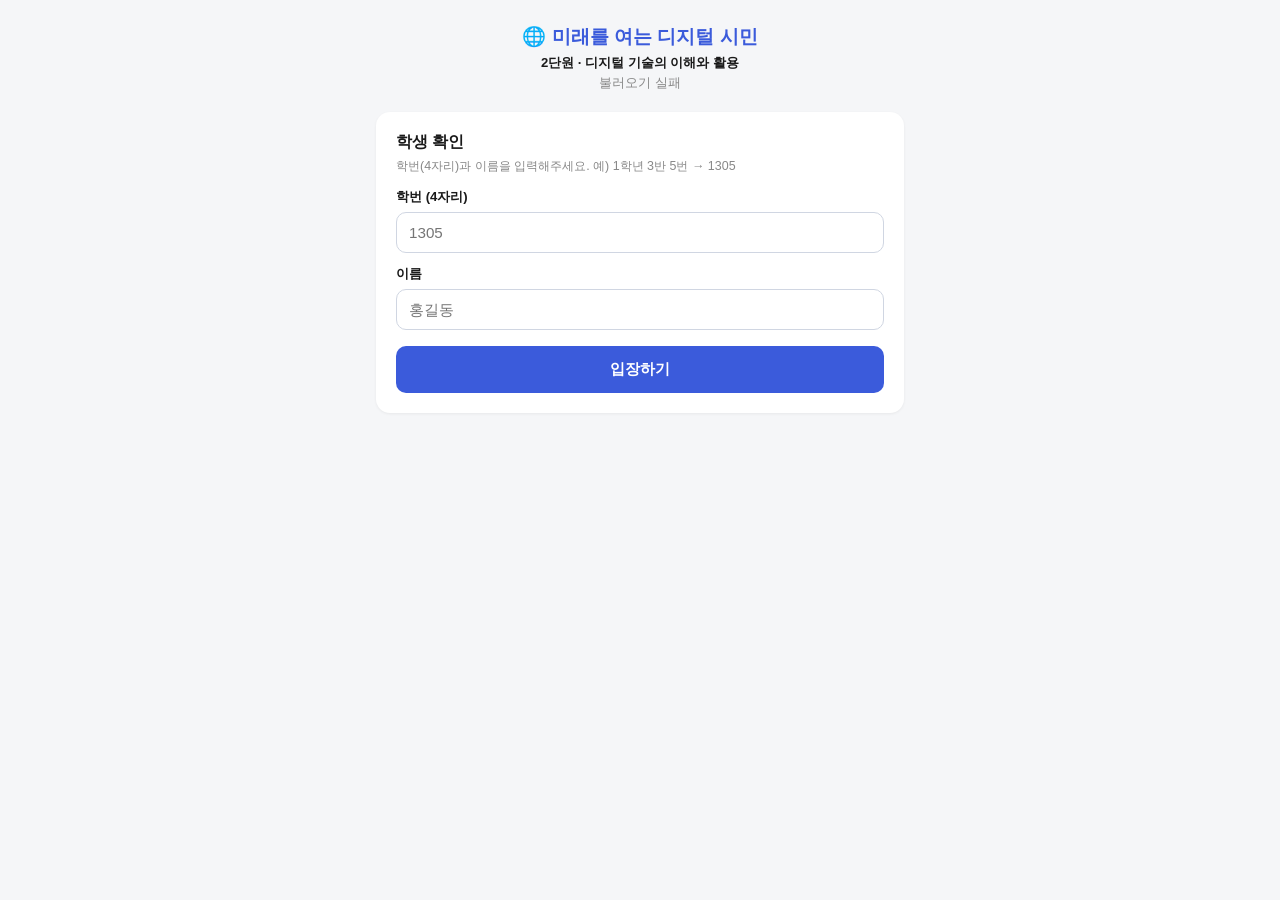
==== index.html @ 06658808 "디지털 시민 2단원 상호작용 사이트 초기 구축 Co-Authored-By: Claude Opus 5.5 <noreply@anthropic.com>" ====
<!DOCTYPE html>
<html lang="ko">
<head>
<meta charset="UTF-8">
<meta name="viewport" content="width=device-width, initial-scale=1.0">
<title>미래를 여는 디지털 시민 · 2단원</title>
<link rel="stylesheet" href="common.css">
<style>
.step { display: none; }
.step.active { display: block; }

.session-card { background: var(--surface); border-radius: 14px; margin-bottom: 12px; box-shadow: 0 1px 3px rgba(0,0,0,0.06); overflow: hidden; }
.session-head {
  display: flex; align-items: center; justify-content: space-between; gap: 10px;
  padding: 16px 18px; cursor: pointer; user-select: none;
}
.session-head h3 { margin: 0; font-size: 1rem; color: var(--text); }
.session-head .chev { color: var(--text-muted); font-size: 0.85rem; transition: transform 0.2s; }
.session-card.open .session-head .chev { transform: rotate(180deg); }
.session-body { display: none; padding: 0 18px 18px; }
.session-card.open .session-body { display: block; }
.activity-list { display: flex; flex-direction: column; gap: 8px; }
.activity-btn {
  display: block; text-align: center; padding: 11px; border-radius: 10px; background: var(--accent-soft);
  color: var(--accent); text-decoration: none; font-size: 0.88rem; font-weight: 600;
}
.activity-btn:active { opacity: 0.8; }
.empty-note { font-size: 0.82rem; color: var(--text-muted); padding: 4px 0; }
</style>
</head>
<body>

<div class="wrap">
  <div class="header">
    <h1>🌐 미래를 여는 디지털 시민</h1>
    <p style="font-weight:700;color:var(--text);margin-bottom:2px">2단원 · 디지털 기술의 이해와 활용</p>
    <p id="semLabel">불러오는 중...</p>
  </div>

  <!-- STEP 1: 로그인 -->
  <div class="step active" id="step-login">
    <div class="card">
      <h2>학생 확인</h2>
      <p class="hint">학번(4자리)과 이름을 입력해주세요. 예) 1학년 3반 5번 → 1305</p>
      <label class="field-label" for="inputId">학번 (4자리)</label>
      <input type="tel" id="inputId" maxlength="4" inputmode="numeric" placeholder="1305">
      <label class="field-label" for="inputName">이름</label>
      <input type="text" id="inputName" placeholder="홍길동">
      <div class="error-msg" id="loginError"></div>
      <button class="btn" id="loginBtn" onclick="onLogin()">입장하기</button>
    </div>
  </div>

  <!-- STEP 2: 차시 목록 -->
  <div class="step" id="step-main">
    <div class="who-banner">
      <span id="welcomeLabel"></span>
      <button onclick="onLogout()">다른 학생으로</button>
    </div>

    <div class="card" style="font-size:0.85rem;line-height:1.6"><b>💡 대단원 질문</b><br>익숙한 도구가 늘 정답일까? 디지털 기술을 이해하고 인공지능과 협력할 때, 무엇을 중심에 두어야 할까?</div>

    <div id="sessionList"></div>
    <p style="text-align:center;margin-top:24px"><a href="teacher.html" style="font-size:0.75rem;color:var(--text-muted)">교사용 현황</a></p>
  </div>
</div>

<script src="session.js"></script>
<script>
const DB_URL = 'https://gwangsu-on-default-rtdb.firebaseio.com';
const TEACHER_ID = '3000';
const TEACHER_NAME = '김병선';

// 차시별 활동 목록 — 활동이 준비되면 links 배열에 { label, href } 형태로 추가하면 된다.
// href는 같은 저장소 안의 다른 html 파일 경로(예: 'session1-1.html')를 넣으면 되고,
// 그 페이지에서 session.js의 requireSrLogin()을 호출하면 여기서 확인한 학번/이름을
// 그대로 이어받는다.
const SESSIONS = [
  { title: '1차시 · 디지털 도구, 어떻게 사용해야 할까? (pp.26~31)', links: [
    { label: '① 상황 이해하기 — 블루투스로 800MB를?', href: 'session1-1.html' },
    { label: '② 핵심 개념 탐험 + 개념 퀴즈', href: 'session1-2.html' },
    { label: '③ 활동1 · 같은 미션, 다른 선택! (도구 비교)', href: 'session1-3.html' },
  ] },
  { title: '2차시 · 인공지능과 잘 협력하려면? (pp.31~35)', links: [
    { label: '① 인공지능의 한계와 인간의 역할', href: 'session2-1.html' },
    { label: '② 활동2 · 프롬프트 실험하기', href: 'session2-2.html' },
  ] },
  { title: '3차시 · 도구를 고르는 나의 기준 (pp.36~39)', links: [
    { label: '① 무엇이 문제였을까? + 나의 원칙', href: 'session3-1.html' },
    { label: '② 디지털 도구 활용 가이드 만들기', href: 'session3-2.html' },
  ] },
  { title: '4차시 · 점검·공유·성찰 (pp.39~43)', links: [
    { label: '① 가이드 점검하고 친구 가이드 둘러보기', href: 'session4-1.html' },
    { label: '② 성찰하기 · 정리 퀴즈 · 실천 다짐', href: 'session4-2.html' },
  ] },
];

function esc(str) {
  if (!str) return '';
  return String(str).replace(/&/g,'&amp;').replace(/</g,'&lt;').replace(/>/g,'&gt;');
}

function showStep(id) {
  document.querySelectorAll('.step').forEach(s => s.classList.remove('active'));
  document.getElementById(id).classList.add('active');
}

function setLoginError(msg) {
  const el = document.getElementById('loginError');
  if (!msg) { el.classList.remove('show'); el.textContent = ''; return; }
  el.textContent = msg;
  el.classList.add('show');
}

function renderSessions() {
  const wrap = document.getElementById('sessionList');
  wrap.innerHTML = SESSIONS.map((s, i) => {
    const body = s.links.length
      ? `<div class="activity-list">${s.links.map(l => `<a class="activity-btn" href="${esc(l.href)}" target="_blank" rel="noopener">${esc(l.label)}</a>`).join('')}</div>`
      : `<div class="empty-note">아직 등록된 활동이 없습니다.</div>`;
    return `<div class="session-card" id="session-${i}">
      <div class="session-head" onclick="toggleSession(${i})">
        <h3>${esc(s.title)}</h3>
        <span class="chev">▾</span>
      </div>
      <div class="session-body">${body}</div>
    </div>`;
  }).join('');
}

window.toggleSession = function(i) {
  document.getElementById('session-' + i).classList.toggle('open');
};

async function loadCurrentConfig() {
  const res = await fetch(`${DB_URL}/config/current.json`);
  if (!res.ok) throw new Error('설정 정보를 불러오지 못했습니다.');
  const data = await res.json();
  return data || { year: new Date().getFullYear(), sem: 1 };
}

window.onLogin = async function() {
  const id = document.getElementById('inputId').value.trim();
  const name = document.getElementById('inputName').value.trim();
  setLoginError('');

  if (!/^\d{4}$/.test(id)) { setLoginError('학번은 4자리 숫자로 입력해주세요.'); return; }
  if (!name) { setLoginError('이름을 입력해주세요.'); return; }

  const btn = document.getElementById('loginBtn');
  btn.disabled = true; btn.textContent = '확인 중...';
  try {
    const cfg = await loadCurrentConfig();
    if (id === TEACHER_ID && name === TEACHER_NAME) {
      const teacher = { id, name, isTeacher: true };
      setSrStudent(teacher);
      enterMain(cfg, teacher);
      return;
    }
    const res = await fetch(`${DB_URL}/years/${cfg.year}/students/${id}.json`);
    if (!res.ok) throw new Error('학생 명단을 불러오지 못했습니다.');
    const rec = await res.json();
    if (!rec || String(rec.name).trim() !== name) {
      setLoginError('학번 또는 이름이 일치하지 않습니다. 다시 확인해주세요.');
      return;
    }
    setSrStudent({ id, name: rec.name, grade: rec.grade, ban: rec.ban, num: rec.num, email: rec.email || '' });
    enterMain(cfg, { id, name: rec.name, grade: rec.grade, ban: rec.ban, num: rec.num });
  } catch (e) {
    setLoginError(e.message || '확인 중 오류가 발생했습니다. 잠시 후 다시 시도해주세요.');
  } finally {
    btn.disabled = false; btn.textContent = '입장하기';
  }
};

window.onLogout = function() {
  clearSrStudent();
  document.getElementById('inputId').value = '';
  document.getElementById('inputName').value = '';
  setLoginError('');
  showStep('step-login');
};

function enterMain(cfg, student) {
  document.getElementById('semLabel').textContent = `${cfg.year}학년도 ${cfg.sem}학기`;
  document.getElementById('welcomeLabel').textContent = `✓ ${srWhoLabel(student)}${student.isTeacher ? '' : '님'}`;
  renderSessions();
  showStep('step-main');
}

document.getElementById('inputId').addEventListener('keydown', e => {
  if (e.key === 'Enter') { e.preventDefault(); document.getElementById('inputName').focus(); }
});
document.getElementById('inputName').addEventListener('keydown', e => {
  if (e.key === 'Enter') { e.preventDefault(); onLogin(); }
});

window.addEventListener('DOMContentLoaded', async function() {
  const existing = getSrStudent();
  try {
    const cfg = await loadCurrentConfig();
    if (existing) {
      enterMain(cfg, existing);
    } else {
      document.getElementById('semLabel').textContent = `${cfg.year}학년도 ${cfg.sem}학기`;
    }
  } catch (e) {
    document.getElementById('semLabel').textContent = '불러오기 실패';
  }
});
</script>
</body>
</html>
---- common.css ----
* { box-sizing: border-box; }
:root {
  --bg: #f5f6f8; --surface: #ffffff; --text: #1a1a1a; --text-muted: #888888;
  --border: #d0d6e2; --accent: #3b5bdb; --accent-soft: #e7ecff; --danger: #c0392b; --danger-soft: #fdecea;
}
body {
  margin: 0; font-family: -apple-system, "Apple SD Gothic Neo", "Malgun Gothic", sans-serif;
  background: var(--bg); color: var(--text);
}
.wrap { max-width: 560px; margin: 0 auto; padding: 24px 16px 60px; }
.header { text-align: center; margin-bottom: 20px; }
.header h1 { font-size: 1.2rem; margin: 0 0 4px; color: var(--accent); }
.header p { font-size: 0.82rem; color: var(--text-muted); margin: 0; }

.card { background: var(--surface); border-radius: 14px; padding: 20px; margin-bottom: 14px; box-shadow: 0 1px 3px rgba(0,0,0,0.06); }
.card h2 { font-size: 0.98rem; margin: 0 0 4px; color: var(--text); }
.card .hint { font-size: 0.78rem; color: var(--text-muted); margin: 0 0 12px; line-height: 1.5; }

label.field-label { display: block; font-size: 0.82rem; font-weight: 700; color: var(--text); margin: 12px 0 6px; }
label.field-label:first-child { margin-top: 0; }
input[type=text], input[type=tel], input[type=password], textarea {
  width: 100%; padding: 11px 12px; border: 1.5px solid var(--border); border-radius: 10px;
  font-size: 0.95rem; font-family: inherit; background: var(--surface); color: var(--text); outline: none;
}
textarea { resize: vertical; min-height: 70px; }
input:focus, textarea:focus { border-color: var(--accent); }

.btn {
  width: 100%; padding: 13px; border: none; border-radius: 10px; background: var(--accent); color: #fff;
  font-size: 0.95rem; font-weight: 700; cursor: pointer; margin-top: 16px;
}
.btn:disabled { opacity: 0.45; cursor: default; }
.btn.secondary { background: var(--accent-soft); color: var(--accent); }
.btn.small { width: auto; padding: 8px 14px; font-size: 0.82rem; margin-top: 0; }
.btn.danger-outline { background: #fff; color: var(--danger); border: 1.5px solid var(--danger-soft); }

.error-msg { font-size: 0.82rem; color: var(--danger); background: var(--danger-soft); border-radius: 8px; padding: 8px 10px; margin-top: 10px; display: none; }
.error-msg.show { display: block; }
.ok-msg { font-size: 0.82rem; color: var(--accent); background: var(--accent-soft); border-radius: 8px; padding: 8px 10px; margin-top: 10px; display: none; }
.ok-msg.show { display: block; }

.who-banner {
  display: flex; align-items: center; justify-content: space-between; gap: 10px; flex-wrap: wrap;
  background: var(--accent-soft); color: var(--accent); border-radius: 10px; padding: 10px 14px;
  font-size: 0.85rem; font-weight: 600; margin-bottom: 16px;
}
.who-banner .links { display: flex; gap: 12px; }
.who-banner button, .who-banner a { background: none; border: none; color: var(--accent); font-size: 0.78rem; cursor: pointer; text-decoration: underline; font-weight: 400; padding: 0; }

.loading-state { text-align: center; padding: 40px 0; color: var(--text-muted); font-size: 0.9rem; }
.empty-state { text-align: center; color: var(--text-muted); padding: 40px 0; font-size: 0.88rem; }

.checklist { font-size: 0.8rem; color: var(--text-muted); line-height: 1.7; background: var(--bg); border-radius: 8px; padding: 10px 14px; margin: 8px 0 4px; }

/* ---------- 디지털 시민 공용 (dc.js) ---------- */
.dc-hint { font-size: 0.76rem; color: var(--text-muted); margin: -2px 0 6px; line-height: 1.5; }
.dc-example { font-size: 0.76rem; color: #5c6b8a; background: #f2f4fa; border-radius: 8px; padding: 6px 10px; margin: 0 0 6px; line-height: 1.5; }
.dc-info { font-size: 0.85rem; line-height: 1.65; background: #fff8e6; border-left: 4px solid #f0b429; border-radius: 8px; padding: 10px 12px; margin: 12px 0; }
.dc-group { border: 1.5px dashed var(--border); border-radius: 12px; padding: 12px 14px; margin: 14px 0; }
.dc-group-title { font-weight: 800; font-size: 0.9rem; color: var(--accent); margin-bottom: 2px; }
.dc-affix { display: flex; align-items: center; gap: 6px; flex-wrap: wrap; }
.dc-affix input, .dc-affix textarea { flex: 1; min-width: 150px; }
.dc-affix span { font-size: 0.85rem; color: var(--text-muted); }
.dc-choices { display: flex; flex-wrap: wrap; gap: 8px; }
.dc-choices.col { flex-direction: column; }
.dc-choice { display: flex; align-items: center; gap: 6px; border: 1.5px solid var(--border); border-radius: 10px; padding: 8px 12px; cursor: pointer; font-size: 0.86rem; background: var(--surface); }
.dc-choice:has(input:checked) { border-color: var(--accent); background: var(--accent-soft); color: var(--accent); font-weight: 700; }
.dc-choices.stars .dc-choice { color: #f0a500; letter-spacing: 1px; }
.dc-saved { margin-top: 14px; background: #f6f8fc; border: 1px solid #e1e6f2; border-radius: 10px; padding: 10px 12px; font-size: 0.82rem; }
.dc-saved-title { font-weight: 700; margin-bottom: 6px; }
.dc-saved-row, .dc-post-row { margin: 6px 0; line-height: 1.55; }
.dc-saved-row b, .dc-post-row b { display: block; font-size: 0.74rem; color: var(--accent); }
.dc-muted { color: var(--text-muted); font-size: 0.78rem; font-weight: 400; }
.dc-board { margin: 18px 0; }
.dc-board-title { font-weight: 800; font-size: 1rem; margin-bottom: 4px; }
.dc-ban-select { width: 100%; padding: 9px; border-radius: 10px; border: 1.5px solid var(--accent); margin-bottom: 8px; font-family: inherit; }
.dc-locked { text-align: center; background: var(--surface); border-radius: 12px; padding: 22px 14px; color: var(--text-muted); font-size: 0.88rem; }
.sort-row { display: flex; gap: 8px; margin-bottom: 12px; }
.sort-btn { flex: 1; padding: 8px; border-radius: 10px; border: 1.5px solid var(--border); background: var(--surface); color: var(--text-muted); font-size: 0.82rem; font-weight: 600; cursor: pointer; }
.sort-btn.active { background: var(--accent); color: #fff; border-color: var(--accent); }
.post-card { background: var(--surface); border-radius: 14px; padding: 16px; margin-bottom: 12px; box-shadow: 0 1px 3px rgba(0,0,0,0.06); font-size: 0.88rem; }
.post-card.mine { box-shadow: 0 0 0 2px var(--accent-soft), 0 1px 3px rgba(0,0,0,0.06); }
.post-author { font-size: 0.78rem; color: var(--text-muted); margin-bottom: 6px; }
.me-tag { background: var(--accent); color: #fff; border-radius: 6px; padding: 0 6px; font-size: 0.7rem; }
.post-actions { display: flex; align-items: center; gap: 10px; margin: 10px 0 8px; }
.like-btn { padding: 6px 12px; border-radius: 999px; border: 1.5px solid var(--border); background: var(--surface); font-size: 0.82rem; cursor: pointer; font-weight: 600; }
.like-btn.liked { background: #fdecea; border-color: #f2b8ae; color: var(--danger); }
.like-names { font-size: 0.72rem; color: var(--text-muted); flex: 1; }
.comment-list { display: flex; flex-direction: column; gap: 4px; margin-bottom: 6px; }
.comment-row { display: flex; align-items: baseline; gap: 6px; font-size: 0.82rem; line-height: 1.5; }
.comment-row .comment-text { flex: 1; }
.comment-row b { color: var(--accent); }
.comment-del-btn { background: none; border: none; color: var(--text-muted); font-size: 0.7rem; cursor: pointer; }
.comment-input-row { display: flex; gap: 6px; }
.comment-input-row input { flex: 1; padding: 8px 10px; font-size: 0.84rem; }
.comment-input-row button { padding: 8px 12px; border: none; border-radius: 8px; background: var(--accent); color: #fff; font-size: 0.8rem; font-weight: 700; cursor: pointer; white-space: nowrap; }
.dc-bars { background: var(--surface); border-radius: 12px; padding: 12px 14px; margin-bottom: 12px; }
.dc-bars-title { font-weight: 700; font-size: 0.86rem; margin-bottom: 8px; }
.dc-bar-row { display: grid; grid-template-columns: minmax(80px, 38%) 1fr 42px; align-items: center; gap: 8px; margin: 5px 0; font-size: 0.8rem; }
.dc-bar-track { background: #eef1f7; border-radius: 6px; height: 14px; overflow: hidden; }
.dc-bar-fill { background: var(--accent); height: 100%; border-radius: 6px; transition: width .4s; }
.dc-bar-row.hl .dc-bar-fill { background: #2f9e44; }
.dc-bar-val { text-align: right; color: var(--text-muted); }
.concept { background: var(--surface); border-radius: 14px; padding: 16px 18px; margin-bottom: 14px; box-shadow: 0 1px 3px rgba(0,0,0,0.06); font-size: 0.88rem; line-height: 1.7; }
.concept h3 { margin: 0 0 6px; font-size: 0.95rem; color: var(--accent); }
.concept table { width: 100%; border-collapse: collapse; font-size: 0.8rem; margin: 8px 0; }
.concept th, .concept td { border: 1px solid #e1e6f2; padding: 6px 8px; text-align: left; vertical-align: top; }
.concept th { background: #f2f4fa; }
.tabs { display: flex; gap: 6px; overflow-x: auto; margin-bottom: 14px; position: sticky; top: 0; background: var(--bg); padding: 6px 0; z-index: 5; }
.tab-btn { flex: none; padding: 8px 12px; border-radius: 999px; border: 1.5px solid var(--border); background: var(--surface); font-size: 0.8rem; font-weight: 700; color: var(--text-muted); cursor: pointer; }
.tab-btn.active { background: var(--accent); border-color: var(--accent); color: #fff; }
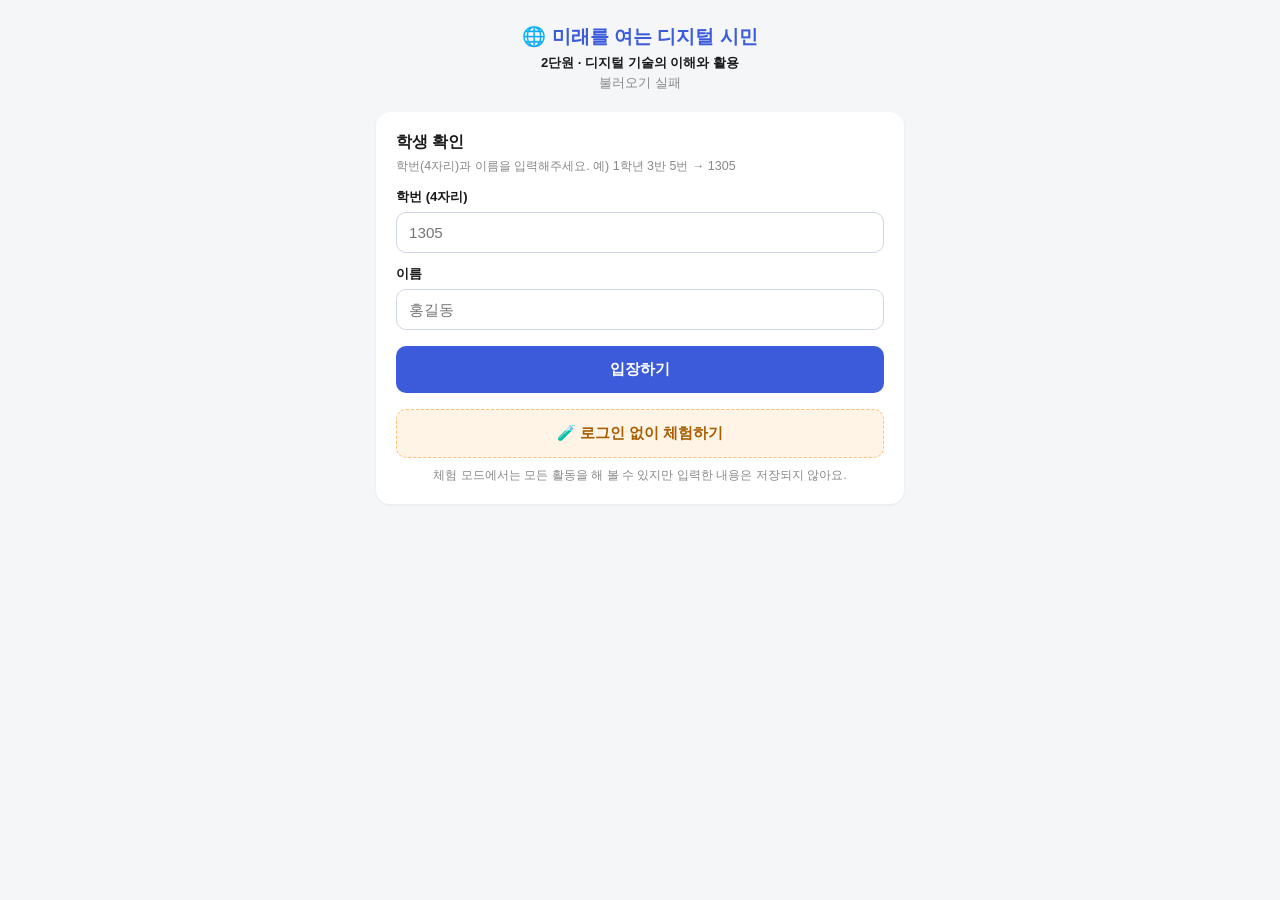
==== commit d4bda387: "로그인 없이 체험하기(저장 안 되는 체험 모드) 추가, 공용 파일 캐시 버전 쿼리 Co-Authored-By: Claude Opus 5.5 <noreply@anthropic.com" ====
--- a/index.html
+++ b/index.html
@@ -4,7 +4,7 @@
 <meta charset="UTF-8">
 <meta name="viewport" content="width=device-width, initial-scale=1.0">
 <title>미래를 여는 디지털 시민 · 2단원</title>
-<link rel="stylesheet" href="common.css">
+<link rel="stylesheet" href="common.css?v=2">
 <style>
 .step { display: none; }
 .step.active { display: block; }
@@ -48,6 +48,8 @@
       <input type="text" id="inputName" placeholder="홍길동">
       <div class="error-msg" id="loginError"></div>
       <button class="btn" id="loginBtn" onclick="onLogin()">입장하기</button>
+      <button class="btn guest" onclick="onGuest()">🧪 로그인 없이 체험하기</button>
+      <p class="hint" style="margin:8px 0 0;text-align:center">체험 모드에서는 모든 활동을 해 볼 수 있지만 입력한 내용은 저장되지 않아요.</p>
     </div>
   </div>
 
@@ -55,7 +57,7 @@
   <div class="step" id="step-main">
     <div class="who-banner">
       <span id="welcomeLabel"></span>
-      <button onclick="onLogout()">다른 학생으로</button>
+      <button onclick="onLogout()" id="logoutBtn">다른 학생으로</button>
     </div>
 
     <div class="card" style="font-size:0.85rem;line-height:1.6"><b>💡 대단원 질문</b><br>익숙한 도구가 늘 정답일까? 디지털 기술을 이해하고 인공지능과 협력할 때, 무엇을 중심에 두어야 할까?</div>
@@ -65,7 +67,7 @@
   </div>
 </div>
 
-<script src="session.js"></script>
+<script src="session.js?v=2"></script>
 <script>
 const DB_URL = 'https://gwangsu-on-default-rtdb.firebaseio.com';
 const TEACHER_ID = '3000';
@@ -173,6 +175,12 @@
   }
 };
 
+window.onGuest = async function() {
+  const guest = { id: 'guest', name: '체험', isGuest: true };
+  setSrStudent(guest);
+  try { enterMain(await loadCurrentConfig(), guest); } catch (e) { setLoginError('설정 정보를 불러오지 못했습니다.'); }
+};
+
 window.onLogout = function() {
   clearSrStudent();
   document.getElementById('inputId').value = '';
@@ -183,7 +191,8 @@
 
 function enterMain(cfg, student) {
   document.getElementById('semLabel').textContent = `${cfg.year}학년도 ${cfg.sem}학기`;
-  document.getElementById('welcomeLabel').textContent = `✓ ${srWhoLabel(student)}${student.isTeacher ? '' : '님'}`;
+  document.getElementById('welcomeLabel').textContent = `✓ ${srWhoLabel(student)}${student.isTeacher || student.isGuest ? '' : '님'}`;
+  document.getElementById('logoutBtn').textContent = student.isGuest ? '체험 끝내고 로그인하기' : '다른 학생으로';
   renderSessions();
   showStep('step-main');
 }
--- a/common.css
+++ b/common.css
@@ -109,3 +109,6 @@
 .tabs { display: flex; gap: 6px; overflow-x: auto; margin-bottom: 14px; position: sticky; top: 0; background: var(--bg); padding: 6px 0; z-index: 5; }
 .tab-btn { flex: none; padding: 8px 12px; border-radius: 999px; border: 1.5px solid var(--border); background: var(--surface); font-size: 0.8rem; font-weight: 700; color: var(--text-muted); cursor: pointer; }
 .tab-btn.active { background: var(--accent); border-color: var(--accent); color: #fff; }
+
+.dc-guest-bar { background: #fff4e6; border: 1.5px solid #ffc078; color: #a85d00; border-radius: 10px; padding: 9px 12px; font-size: 0.8rem; line-height: 1.55; margin: -6px 0 16px; }
+.btn.guest { background: #fff4e6; color: #a85d00; border: 1.5px dashed #ffc078; }
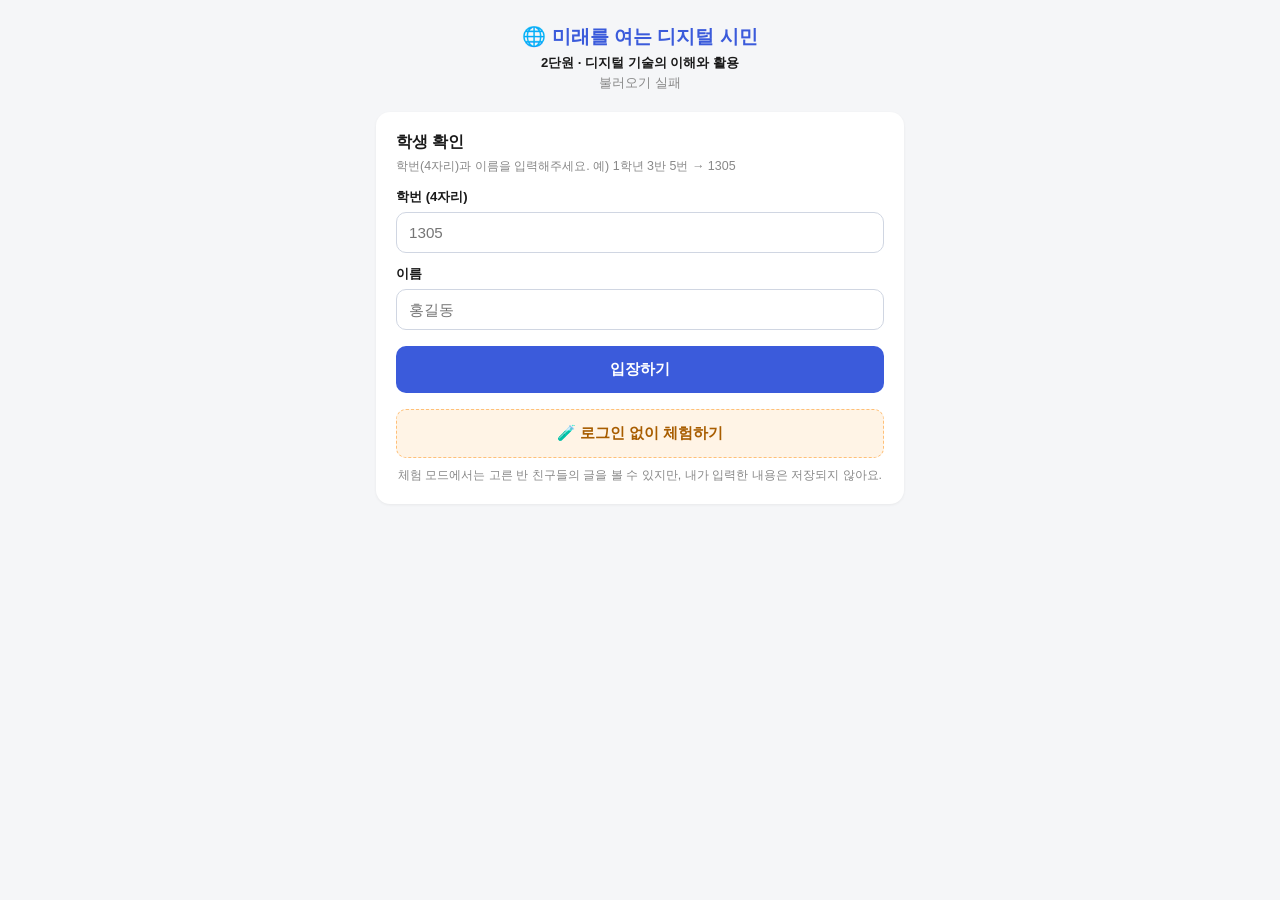
==== commit 1aa97476: "체험 모드: 입장 시 반 선택, 그 반 친구들 글 열람(체험자 입력은 계속 저장 안 됨) Co-Authored-By: Claude Opus 5.5 <noreply@anthropic" ====
--- a/index.html
+++ b/index.html
@@ -4,7 +4,7 @@
 <meta charset="UTF-8">
 <meta name="viewport" content="width=device-width, initial-scale=1.0">
 <title>미래를 여는 디지털 시민 · 2단원</title>
-<link rel="stylesheet" href="common.css?v=2">
+<link rel="stylesheet" href="common.css?v=4">
 <style>
 .step { display: none; }
 .step.active { display: block; }
@@ -48,8 +48,13 @@
       <input type="text" id="inputName" placeholder="홍길동">
       <div class="error-msg" id="loginError"></div>
       <button class="btn" id="loginBtn" onclick="onLogin()">입장하기</button>
-      <button class="btn guest" onclick="onGuest()">🧪 로그인 없이 체험하기</button>
-      <p class="hint" style="margin:8px 0 0;text-align:center">체험 모드에서는 모든 활동을 해 볼 수 있지만 입력한 내용은 저장되지 않아요.</p>
+      <button class="btn guest" onclick="toggleGuest()">🧪 로그인 없이 체험하기</button>
+      <div id="guestBox" style="display:none;margin-top:10px">
+        <label class="field-label" for="guestBan">체험할 반 선택</label>
+        <select id="guestBan" style="width:100%;padding:11px;border:1.5px solid var(--border);border-radius:10px;font-family:inherit;font-size:0.95rem"><option value="">불러오는 중...</option></select>
+        <button class="btn guest" style="margin-top:10px" onclick="onGuest()">이 반으로 체험 시작</button>
+      </div>
+      <p class="hint" style="margin:8px 0 0;text-align:center">체험 모드에서는 고른 반 친구들의 글을 볼 수 있지만, 내가 입력한 내용은 저장되지 않아요.</p>
     </div>
   </div>
 
@@ -67,7 +72,7 @@
   </div>
 </div>
 
-<script src="session.js?v=2"></script>
+<script src="session.js?v=4"></script>
 <script>
 const DB_URL = 'https://gwangsu-on-default-rtdb.firebaseio.com';
 const TEACHER_ID = '3000';
@@ -175,8 +180,26 @@
   }
 };
 
+window.toggleGuest = async function() {
+  const box = document.getElementById('guestBox');
+  box.style.display = box.style.display === 'none' ? 'block' : 'none';
+  const sel = document.getElementById('guestBan');
+  if (sel.dataset.loaded) return;
+  try {
+    const cfg = await loadCurrentConfig();
+    const roster = await fetch(`${DB_URL}/years/${cfg.year}/students.json`).then(r => r.json()) || {};
+    const bans = [...new Set(Object.values(roster).map(s => s.grade + '-' + s.ban))]
+      .sort((a, b) => { const [ga, ba] = a.split('-').map(Number), [gb, bb] = b.split('-').map(Number); return ga - gb || ba - bb; });
+    sel.innerHTML = '<option value="">반을 골라 주세요</option>' + bans.map(b => { const [g, c] = b.split('-'); return `<option value="${b}">${g}학년 ${c}반</option>`; }).join('');
+    sel.dataset.loaded = '1';
+  } catch (e) { setLoginError('반 목록을 불러오지 못했습니다.'); }
+};
+
 window.onGuest = async function() {
-  const guest = { id: 'guest', name: '체험', isGuest: true };
+  const v = document.getElementById('guestBan').value;
+  if (!v) { setLoginError('체험할 반을 골라 주세요.'); return; }
+  const [grade, ban] = v.split('-').map(Number);
+  const guest = { id: 'guest', name: '체험', isGuest: true, grade, ban };
   setSrStudent(guest);
   try { enterMain(await loadCurrentConfig(), guest); } catch (e) { setLoginError('설정 정보를 불러오지 못했습니다.'); }
 };
@@ -205,7 +228,8 @@
 });
 
 window.addEventListener('DOMContentLoaded', async function() {
-  const existing = getSrStudent();
+  let existing = getSrStudent();
+  if (existing && existing.isGuest && !existing.grade) { clearSrStudent(); existing = null; }
   try {
     const cfg = await loadCurrentConfig();
     if (existing) {
